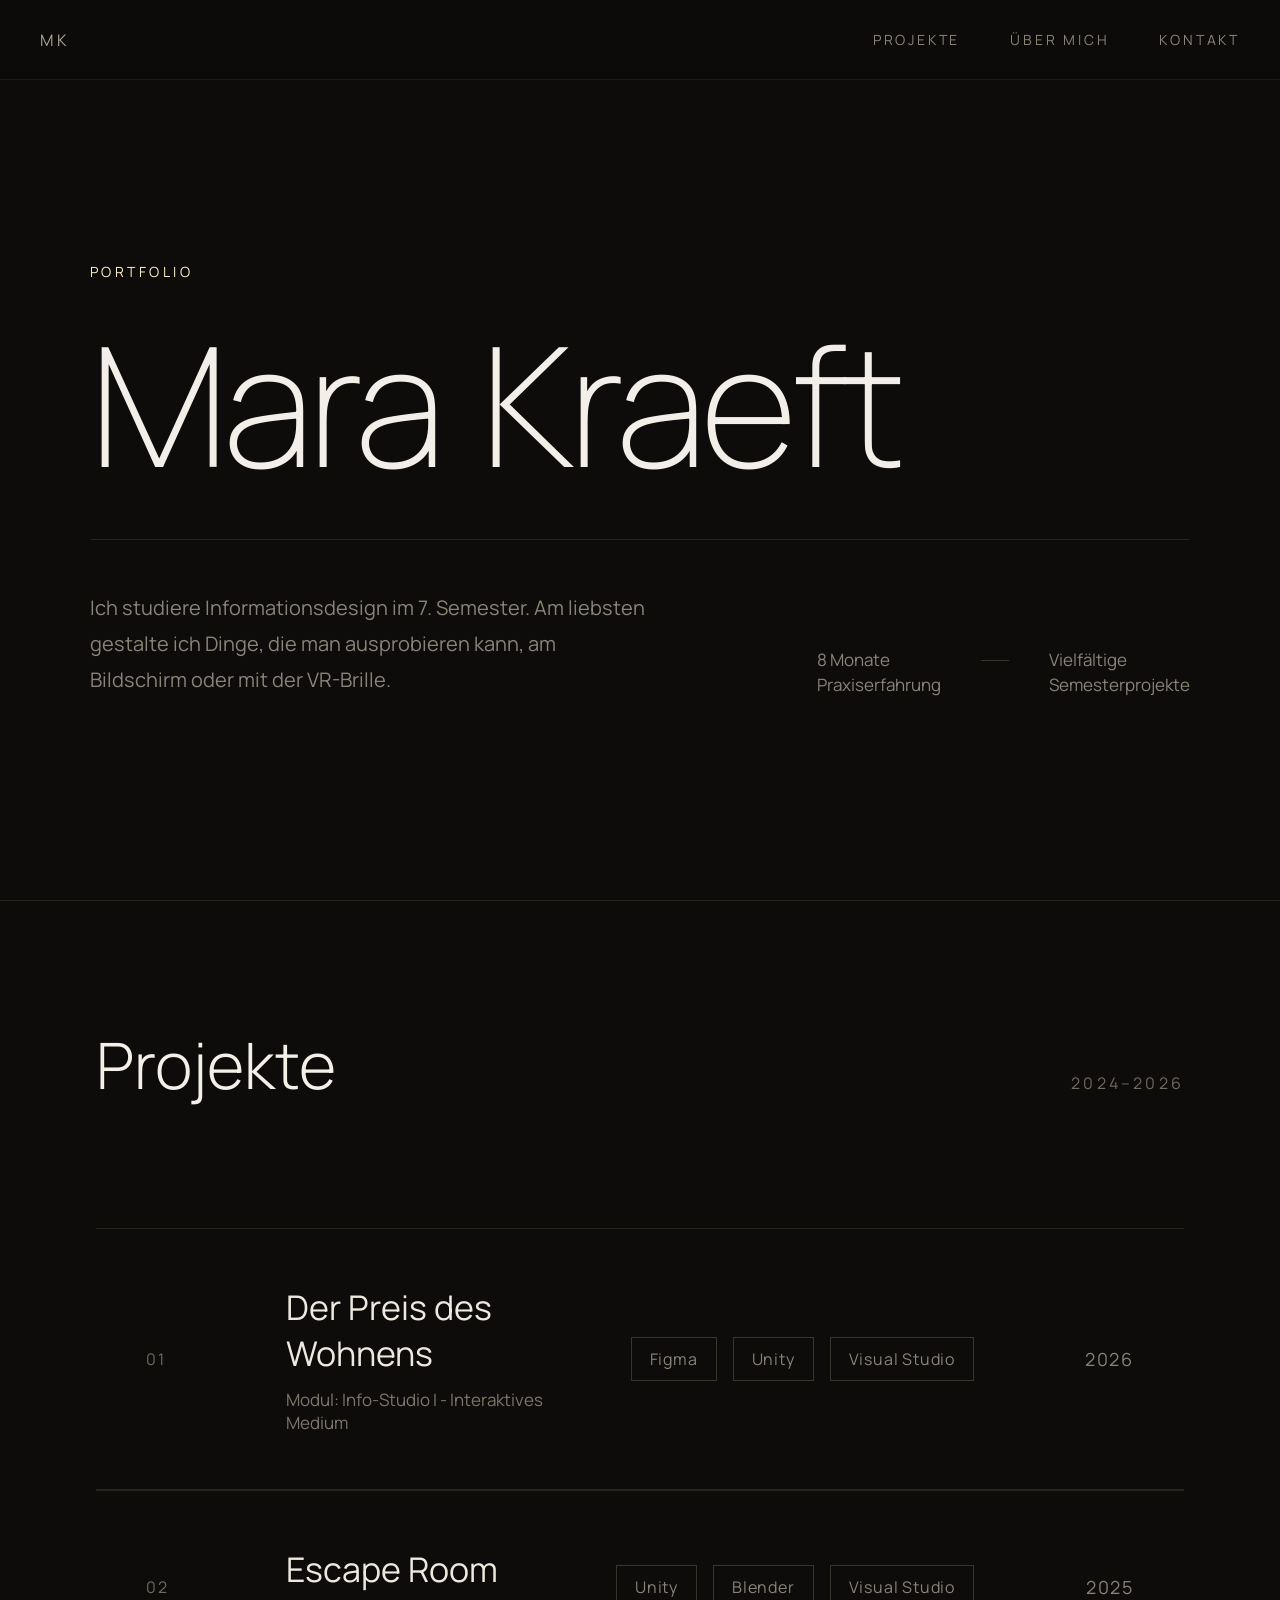
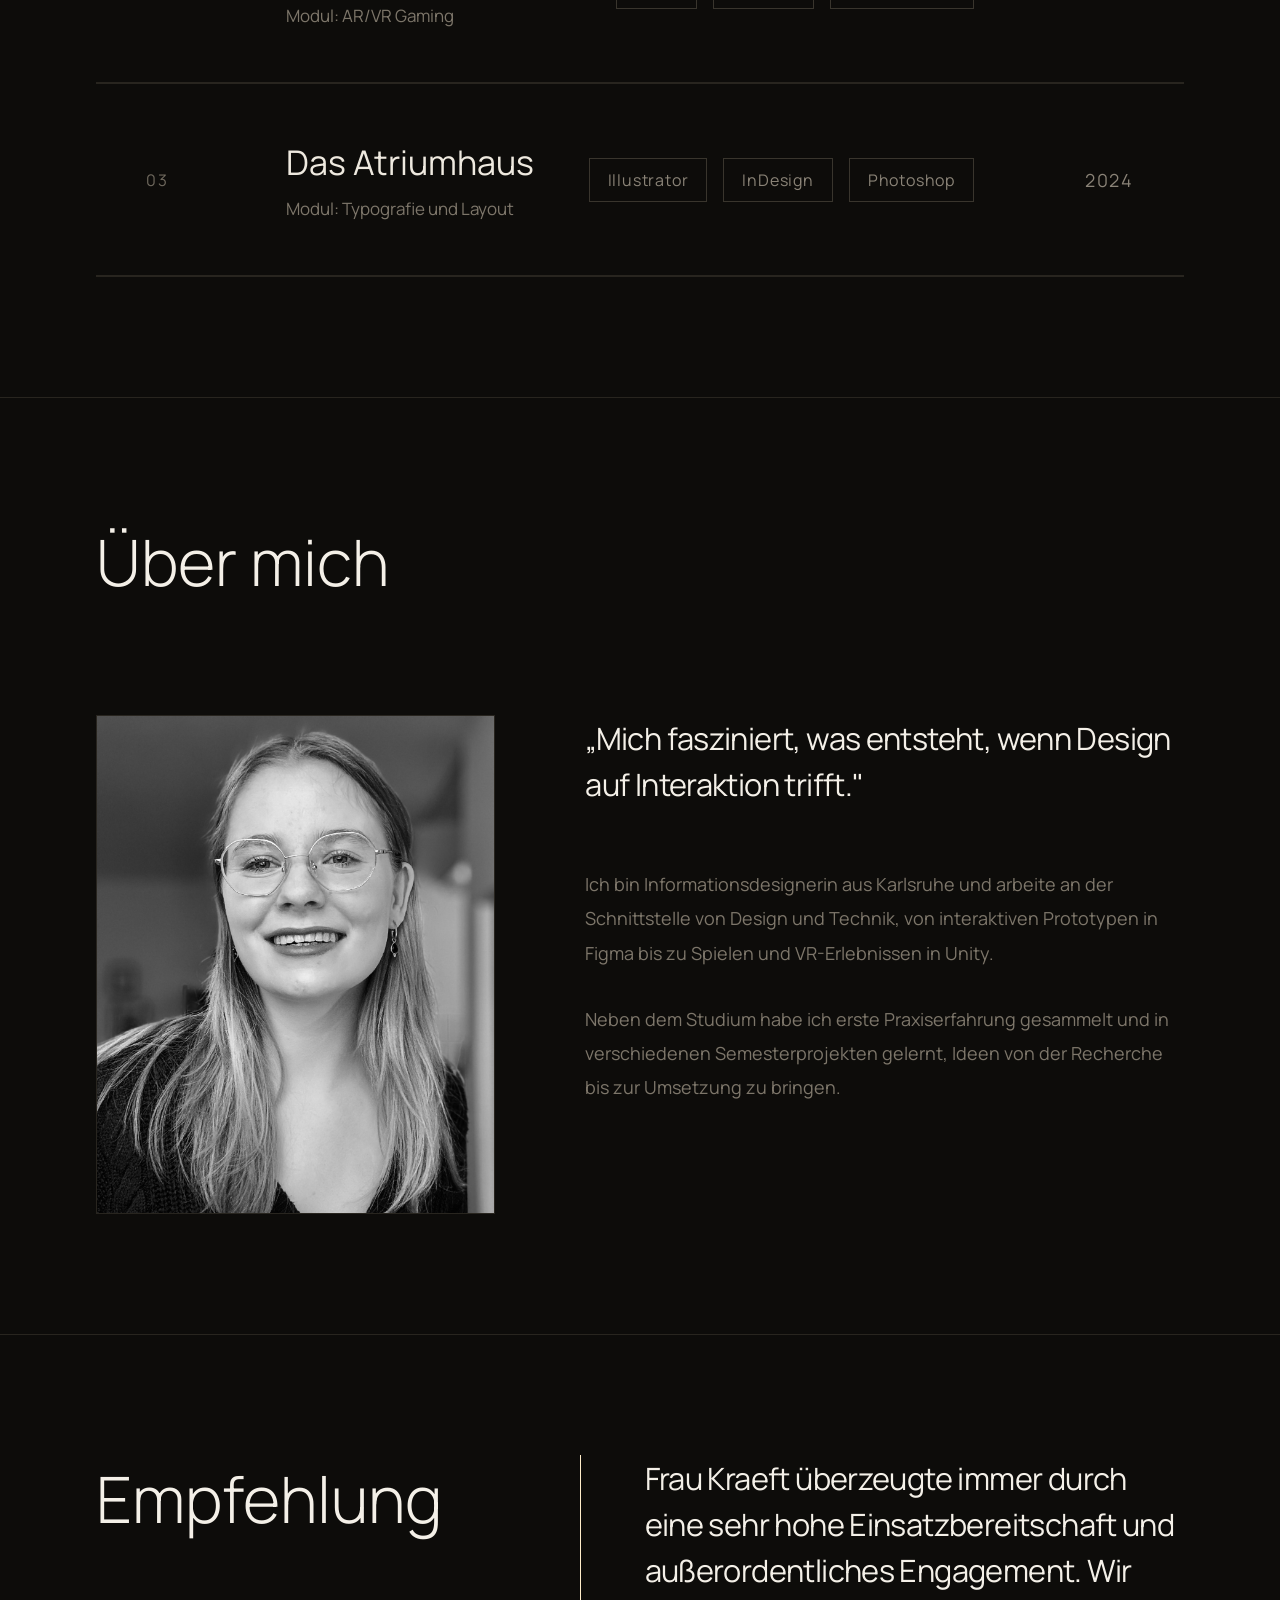
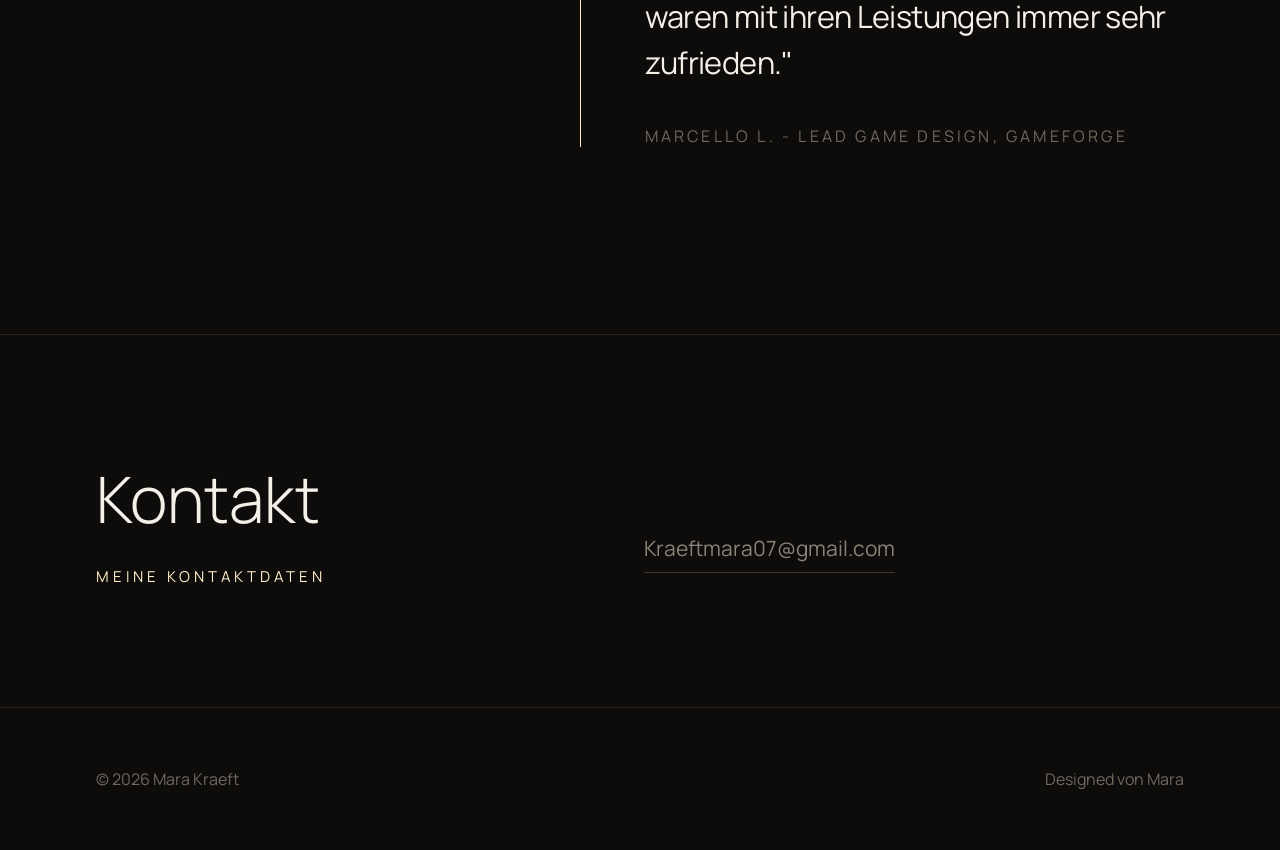
==== index.html @ 6cb19673 "Initial portfolio upload" ====
<!DOCTYPE html>
<html lang="de">

<head>
    <meta charset="UTF-8">
    <meta name="viewport" content="width=device-width, initial-scale=1.0">

    <title>Portfolio Mara Kraeft</title>

    <link rel="stylesheet" href="style.css">

    <link rel="preconnect" href="https://fonts.googleapis.com">
    <link rel="preconnect" href="https://fonts.gstatic.com" crossorigin>

    <link href="https://fonts.googleapis.com/css2?family=Manrope:wght@300;400&display=swap" rel="stylesheet">

    <link href="https://fonts.googleapis.com/css2?family=Manrope:wght@200;300;400;500&display=swap" rel="stylesheet">
</head>


<body>

   <header>
    <div class="logo">MK</div>

    <nav>
        <a href="#projects">Projekte</a>
        <a href="#about">Über mich</a>
        <a href="#contact">Kontakt</a>
    </nav>
</header>

<main>

    <section class="hero">

        <p class="intro">Portfolio</p>

  <h1 class="hero-name">
  <span class="first">Mara</span>
  <span class="last">Kraeft</span> <!-- <span class="dot"></span>-->
</h1>

        <div class="line"></div>

        <div class="hero-bottom">

            <p class="description">
             Ich studiere Informationsdesign im 7. Semester. Am liebsten gestalte ich Dinge, die man ausprobieren kann, am Bildschirm oder mit der VR-Brille.

            </p>

            <div class="stats">
                <div class="stat">
                    <span>8 Monate</span>
                    <span>Praxiserfahrung</span>
                </div>

                <div class="stat-divider"></div>

                <div class="stat">
                    <span>Vielfältige</span>
                    <span>Semesterprojekte</span>
                </div>
            </div>

        </div>

    </section>

<section id="projects">

    <div class="section-head">
        <h2>Projekte</h2>
        <span class="section-years">2024–2026</span>
    </div>

    <ol class="project-list">

        <li class="project">
            <div class="project-row" role="button" tabindex="0" aria-expanded="false">
                <span class="project-nr">01</span>
                <div class="project-info">
                    <h3>Der Preis des Wohnens</h3>
                    <p>Modul: Info-Studio I - Interaktives Medium</p>
                </div>
                <ul class="tags">
                    <li>Figma</li>
                    <li>Unity</li>
                    <li>Visual Studio</li>
                </ul>
                <span class="project-year">2026</span>
            </div>

            <div class="project-detail">
                <div class="project-detail-inner">
                    <div class="project-text">
                        <p>
                            Interaktive Unity-Simulation über Vorurteile und Entscheidungsmacht bei der Wohnungsvergabe.
                        </p>
                        <a class="case-link" href="project1.html">Zum Projekt<span>→</span></a>
                    </div>
                    <div class="project-media">
                        <img src="project1pics/project1.png" alt="Unityspiel">
                    </div>
                </div>
            </div>
        </li>

        <li class="project">
            <div class="project-row" role="button" tabindex="0" aria-expanded="false">
                <span class="project-nr">02</span>
                <div class="project-info">
                    <h3>Escape Room</h3>
                    <p>Modul: AR/VR Gaming</p>
                </div>
                <ul class="tags">
                    <li>Unity</li>
                    <li>Blender</li>
                    <li>Visual Studio</li>
                </ul>
                <span class="project-year">2025</span>
            </div>

            <div class="project-detail">
                <div class="project-detail-inner">
                    <div class="project-text">
                        <p>
                            Ein VR-Escape-Room auf einem Raumschiff mit Erkundung, Rätseln und interaktiven Objekten.

                        </p>
                        <a class="case-link" href="project2.html">Zum Projekt<span>→</span></a>
                    </div>
                    <div class="project-media">
                        <img src="project2pics/project2.png" alt="Raumschiff in VR">
                    </div>
                </div>
            </div>
        </li>

        <li class="project">
            <div class="project-row" role="button" tabindex="0" aria-expanded="false">
                <span class="project-nr">03</span>
                <div class="project-info">
                    <h3>Das Atriumhaus</h3>
                    <p>Modul: Typografie und Layout</p>
                </div>
                <ul class="tags">
                    <li>Illustrator</li>
                    <li>InDesign</li>
                    <li>Photoshop</li>
                </ul>
                <span class="project-year">2024</span>
            </div>

            <div class="project-detail">
                <div class="project-detail-inner">
                    <div class="project-text">
                        <p>Ich verbinde eigene Fotografie mit Typografie, Text und Layout, um Architektur visuell zu erzählen und eine zeitliche Reise durch das Atriumhaus zu gestalten.
                        </p>
                        <a class="case-link" href="project3.html">Zum Projekt<span>→</span></a>
                    </div>
                    <div class="project-media">
                        <img src="project3pics/project3.png" alt="Folio Publishing Platform">
                    </div>
                </div>
            </div>
        </li>

    </ol>

</section>
      <section id="about">

    <h2>Über mich</h2>

    <div class="about-grid">

        <img class="about-photo" src="profil.jpeg" alt="Mara Kraeft">

        <div class="about-text">

            <blockquote class="about-quote">
                „Mich fasziniert, was entsteht, wenn Design auf Interaktion trifft."
            </blockquote>

            <p>
                Ich bin Informationsdesignerin aus Karlsruhe und arbeite an
                der Schnittstelle von Design und Technik, von interaktiven
                Prototypen in Figma bis zu Spielen und VR-Erlebnissen in Unity.
            </p>

            <p>
                Neben dem Studium habe ich erste Praxiserfahrung gesammelt und
                in verschiedenen Semesterprojekten gelernt, Ideen von der
                Recherche bis zur Umsetzung zu bringen.
            </p>

        </div>

    </div>


        </div>

    </div>

</section>   <!-- #about endet hier -->

<section class="testimonial">

    <div class="testimonial-grid">

        <h2 class="testimonial-label">Empfehlung</h2>

        <blockquote class="testimonial-quote">
          <p>Frau Kraeft überzeugte immer durch eine sehr hohe Einsatzbereitschaft und außerordentliches Engagement. Wir waren mit ihren Leistungen immer sehr zufrieden."</p>
          <cite> Marcello L. - Lead Game Design, Gameforge</cite>
        </blockquote>

    </div>

</section>

<section id="contact">

    <div class="contact-grid">

        <div class="contact-left">
            <h2>Kontakt</h2>
            <p>Meine Kontaktdaten</p>
        </div>

        <div class="contact-right">

            <a class="mail" href="mailto:kraeftmara07@gmail.com">
                Kraeftmara07@gmail.com
            </a>
        </div>

    </div>

</section>

    </main>


<footer>
    <p>© 2026 Mara Kraeft</p>
    <p>Designed von Mara</p>
</footer>

<script>
    document.querySelectorAll('.project-row').forEach(row => {

        const toggle = () => {
            const project = row.parentElement;
            const warOffen = project.classList.contains('open');

            // alle zuklappen
            document.querySelectorAll('.project.open').forEach(p => {
                p.classList.remove('open');
                p.querySelector('.project-row').setAttribute('aria-expanded', 'false');
            });

            // angeklicktes öffnen (außer es war schon offen, dann bleibt es zu)
            if (!warOffen) {
                project.classList.add('open');
                row.setAttribute('aria-expanded', 'true');
            }
        };

        row.addEventListener('click', toggle);
        row.addEventListener('keydown', e => {
            if (e.key === 'Enter' || e.key === ' ') {
                e.preventDefault();
                toggle();
            }
        });
    });
</script>

</body>

</html>
---- style.css ----
/* ========== BASIS ========== */

* {
    box-sizing: border-box;
    margin: 0;
    padding: 0;
}

:root {
    --header-h: 80px;
    --serif: "Manrope", Arial, sans-serif;   /* Name bleibt, damit alle var(--serif) weiter greifen */
}

html {
    scroll-behavior: smooth;
    scroll-padding-top: var(--header-h); /* Anker landen nicht unter dem Header */
}

body {
    background: #0d0c0a;
    color: #eee9df;
    font-family: "Manrope", Arial, sans-serif;
}


/* ========== HEADER (immer sichtbar) ========== */

header {
    position: fixed;
    top: 0;
    left: 0;
    width: 100%;
    height: var(--header-h);
    padding: 0 40px;
    z-index: 100;

    display: flex;
    justify-content: space-between;
    align-items: center;

    background: rgba(13, 12, 10, 0.88);
    backdrop-filter: blur(10px);
    border-bottom: 1px solid #1c1a16;
}

.logo {
    font-size: 16px;
    letter-spacing: 0.25em;
    color: #aaa294;
}

nav {
    display: flex;
    gap: 50px;
}

nav a {
    color: #8a8377;
    text-decoration: none;
    font-size: 14px;
    letter-spacing: 0.2em;
    text-transform: uppercase;
    transition: color 0.2s;
}

nav a:hover {
    color: #eee9df;
}


/* ========== HERO (füllt den Bildschirm) ========== */

.hero {
    min-height: 100vh;
    min-height: 100svh;
    padding: calc(var(--header-h) + 40px) 7% 60px;

    display: flex;
    flex-direction: column;
    justify-content: center;
}

.intro {
    color: #FFEDCA;
    font-size: 14px;
    letter-spacing: 0.25em;
    text-transform: uppercase;
    margin-bottom: 48px;
}

h1 {
    font-family: var(--serif);
    font-size: clamp(100px, 15vw, 220px);
    font-weight: 300;
    line-height: 0.9;
    letter-spacing: -0.04em;
    color: #f4f0e8;
}

/* goldener Quadratpunkt */
.dot {
    display: inline-block;
    width: 0.09em;
    height: 0.09em;
    margin-left: 0.04em;
    background: #7F2834;
}

.name-row {
    display: flex;
    align-items: center;
    gap: 64px;
    margin-top: 40px;
}

.name-row .line {
    flex: 1;
    margin: 0;
}

.surname {
    font-size: clamp(18px, 1.9vw, 28px);
    font-weight: 400;
    letter-spacing: 0.4em;
    margin-right: -0.4em;      /* gleicht den Leerraum nach dem letzten Buchstaben aus */
    text-transform: uppercase;
    color: #f4f0e8;
}

.line {
    height: 1px;
    background: #28251f;
    margin: 60px 0 50px;
}


/* ========== TEXT + STATS ========== */

.hero-name {
  display: flex;
  align-items: baseline;
  flex-wrap: wrap;            /* auf kleinen Screens untereinander */
  gap: 0 .25em;
  font-family: "Manrope", sans-serif;
  font-weight: 200;
  font-size: clamp(4rem, 13vw, 14rem);
  line-height: .9;
  letter-spacing: -0.03em;
  margin: 0;
}

.hero-name .first,
.hero-name .last {
  color: #f3efe8;
}

.hero-name .dot {
  width: .13em;
  height: .13em;
  background: #381f20;
  margin-left: .04em;
}


.hero-bottom {
    display: grid;
    grid-template-columns: 1.4fr 1fr;
    gap: 80px;
    align-items: end;
}

.description {
    max-width: 560px;
    color: #8a8377;
    font-size: 20px;
    line-height: 1.8;
}

.stats {
    display: flex;
    align-items: flex-start;
    justify-content: flex-end;
    gap: 40px;
}

.stat {
    color: #8a8377;
    font-size: 17px;
    line-height: 1.5;
}

.stat span {
    display: block;
}

.stat-divider {
    width: 28px;
    height: 1px;
    margin-top: 13px;
    background: #39352d;
}


/* ========== ANDERE SEKTIONEN ========== */

section:not(.hero) {
    min-height: 600px;
    padding: 120px 7.5%;
    border-top: 1px solid #28251f;
}

h2 {
    font-family: var(--serif);
    font-size: clamp(48px, 5vw, 72px);
    font-weight: 300;
    color: #f4f0e8;
}


/* ========== PROJEKTE ========== */

.section-head {
    display: flex;
    justify-content: space-between;
    align-items: baseline;
    margin-bottom: 120px;
}

.section-years {
    color: #6f695e;
    font-size: 16px;
    letter-spacing: 0.2em;
}

.project-list {
    list-style: none;
}

.project {
    border-top: 1px solid #28251f;
}

.project:last-child {
    border-bottom: 1px solid #28251f;
}

.project-row {
    display: grid;
    grid-template-columns: 110px 1fr auto 130px;
    align-items: center;
    gap: 30px;
    padding: 55px 50px;
    cursor: pointer;
    transition: background 0.3s;
}

.project-row:hover {
    background: #12110e;
}

.project-row:focus-visible {
    outline: 1px solid #FFEDCA;
    outline-offset: -1px;
}

/* aufgeklappt: Zeile hell hinterlegt */
.project.open .project-row {
    background: #1c1a16;
}

/* Detailbereich (zugeklappt = Höhe 0) */
.project-detail {
    display: grid;
    grid-template-rows: 0fr;
    transition: grid-template-rows 0.45s ease;
}

.project.open .project-detail {
    grid-template-rows: 1fr;
}

.project-detail-inner {
    min-height: 0;
    overflow: hidden;
    display: grid;
    grid-template-columns: 1fr 1fr;
    border-top: 1px solid #28251f;
}

.project-text {
    padding: 70px 60px 70px 64px;
    display: flex;
    flex-direction: column;
    justify-content: center;
}

.project-text p {
    max-width: 560px;
    color: #8a8377;
    font-size: 19px;
    line-height: 1.8;
    margin-bottom: 40px;
}

.case-link {
    color: #FFEDCA;
    text-decoration: none;
    font-size: 19px;
}

.case-link span {
    display: inline-block;
    margin-left: 10px;
    transition: transform 0.3s;
}

.case-link:hover span {
    transform: translateX(6px);
}

.project-media {
    position: relative;
    min-height: 320px;
    background: #1c1a16;
}

.project-media img {
    position: absolute;
    inset: 0;
    width: 100%;
    height: 100%;
    object-fit: cover;
}

.project-nr {
    color: #6f695e;
    font-size: 16px;
    letter-spacing: 0.1em;
}

.project-info h3 {
    font-family: var(--serif);
    font-size: 34px;
    font-weight: 400;
    color: #eee9df;
    margin-bottom: 12px;
}

.project-info p {
    color: #7d766a;
    font-size: 17px;
}

.tags {
    list-style: none;
    display: flex;
    gap: 16px;
    justify-content: flex-end;
}

.tags li {
    padding: 10px 18px;
    border: 1px solid #39352d;
    color: #8a8377;
    font-size: 16px;
    letter-spacing: 0.05em;
    white-space: nowrap;
}

.project-year {
    color: #8a8377;
    font-size: 18px;
    letter-spacing: 0.1em;
    text-align: right;
}


/* ========== ÜBER MICH ========== */

#about h2 {
    margin-bottom: 110px;
}

.about-grid {
    display: grid;
    grid-template-columns: 1fr 1.5fr;
    gap: 90px;
    align-items: start;
}

.about-photo {
    width: 100%;
    aspect-ratio: 4 / 5;
    object-fit: cover;
    display: block;
    background: #1c1a16;
    border: 1px solid #28251f;
}

.about-quote {
    font-family: "Manrope", Arial, sans-serif;
    font-style: normal;
    font-weight: 400;
    font-size: clamp(22px, 2.4vw, 35px);
    line-height: 1.5;
    letter-spacing: -0.02em;
    color: #f4f0e8;
    margin-bottom: 60px;
}

.about-text p {
    max-width: 620px;
    color: #7d766a;
    font-size: 18px;
    line-height: 1.9;
    margin-bottom: 32px;
}


/* ========== EMPFEHLUNG ========== */

.testimonial {
    min-height: auto;       /* überschreibt die 600px aus section:not(.hero) */
}

.testimonial-grid {
    display: grid;
    grid-template-columns: 1fr 1.25fr;
    align-items: stretch;   /* goldene Linie so hoch wie das Zitat */
}


.testimonial-quote {
    padding-left: 64px;
    border-left: 1px solid #FFEDCA;
}

.testimonial-quote p {
    font-family: "Manrope", Arial, sans-serif;
    font-style: normal;
    font-weight: 400;
    font-size: clamp(22px, 2.4vw, 35px);
    line-height: 1.5;
    letter-spacing: -0.02em;
    color: #f4f0e8;
    margin-bottom: 40px;
}

.testimonial-quote cite {
    display: block;
    font-style: normal;
    color: #6f695e;
    font-size: 16px;
    letter-spacing: 0.2em;
    text-transform: uppercase;
}


/* ========== KONTAKT ========== */

#contact {
    min-height: auto;
}

.contact-grid {
    display: grid;
    grid-template-columns: 1fr 1.25fr;   
    align-items: end;
}

.contact-right {
    display: flex;
    justify-content: flex-start;
    padding-left: 64px;                  
    padding-bottom: 14px;
}

.contact-left p {
    margin-top: 24px;
    color: #FFEDCA;
    font-size: 15px;
    letter-spacing: 0.25em;
    text-transform: uppercase;
}

.mail {
    margin-right: 8%;
    padding-bottom: 10px;
    color: #8a8377;
    text-decoration: none;
    font-size: 21px;
    border-bottom: 1px solid #39352d;
    transition: color 0.3s, border-color 0.3s;
}

.mail:hover {
    color: #FFEDCA;
    border-color: #FFEDCA;
}

/* ========== PROJEKTSEITE ========== */

.logo {
    text-decoration: none;   /* Logo ist jetzt ein Link */
}

.case-hero {
    padding: calc(var(--header-h) + 80px) 7.5% 80px;
}

.back-link {
    display: inline-block;
    margin-bottom: 64px;
    color: #8a8377;
    text-decoration: none;
    font-size: 14px;
    letter-spacing: 0.2em;
    text-transform: uppercase;
    transition: color 0.2s;
}

.back-link span {
    margin-right: 10px;
}

.back-link:hover {
    color: #FFEDCA;
}

.case-title {
    font-family: "Manrope", sans-serif;
    font-weight: 200;
    font-size: clamp(3rem, 8vw, 8rem);
    line-height: 1;
    letter-spacing: -0.03em;
    color: #f3efe8;
}

.case-meta {
    display: grid;
    grid-template-columns: 1.4fr 1fr;
    gap: 80px;
    align-items: end;
}

.case-section {
    min-height: auto;
}

.case-section h2 {
    margin-bottom: 40px;
}

.case-section p {
    max-width: 620px;
    color: #7d766a;
    font-size: 18px;
    line-height: 1.9;
    margin-bottom: 32px;
}

.case-section img {
    width: 100%;
    display: block;
    margin-top: 40px;
}

/* ========== FOOTER ========== */

footer {
    display: flex;
    justify-content: space-between;
    align-items: center;
    gap: 20px;
    padding: 60px 7.5%;
    border-top: 1px solid #28251f;
    color: #6f695e;
    font-size: 16px;
}


/* ========== MOBILE ========== */

@media (max-width: 900px) {

    header {
        padding: 0 20px;
    }

    nav {
        gap: 24px;
    }

    .name-row {
        gap: 24px;
    }

    .stats {
        justify-content: flex-start;
    }

    .hero-bottom {
        grid-template-columns: 1fr;
        gap: 40px;
    }

    .section-head {
        margin-bottom: 60px;
    }

    #about h2 {
        margin-bottom: 50px;
    }

    .about-grid {
        grid-template-columns: 1fr;
        gap: 50px;
    }

    .about-photo {
        max-width: 420px;
    }


    .contact-grid {
    grid-template-columns: 1fr;
    gap: 50px;                 /* vorher 60px, wie bei Empfehlung */
    }

    .contact-right {
    justify-content: flex-start;
    padding-left: 0;
    padding-bottom: 0;
    }

    .mail {
    font-size: 17px;           /* margin-right: 0 kann weg */
    }

    footer {
        flex-direction: column;
        align-items: flex-start;
        padding: 40px 7.5%;
    }

    .project-row {
        grid-template-columns: 50px 1fr;
        padding: 40px 20px;
    }

    .project-detail-inner {
        grid-template-columns: 1fr;
    }

    .project-text {
        padding: 40px 20px;
    }

    .project-media {
        min-height: 240px;
    }

    .tags,
    .project-year {
        grid-column: 2;
        justify-content: flex-start;
        text-align: left;
        flex-wrap: wrap;
    }


    .testimonial-grid {
        grid-template-columns: 1fr;
        gap: 50px;
    }


    .testimonial-quote {
        padding-left: 24px;
    }

    .case-meta {
    grid-template-columns: 1fr;
    gap: 40px;
    }
}
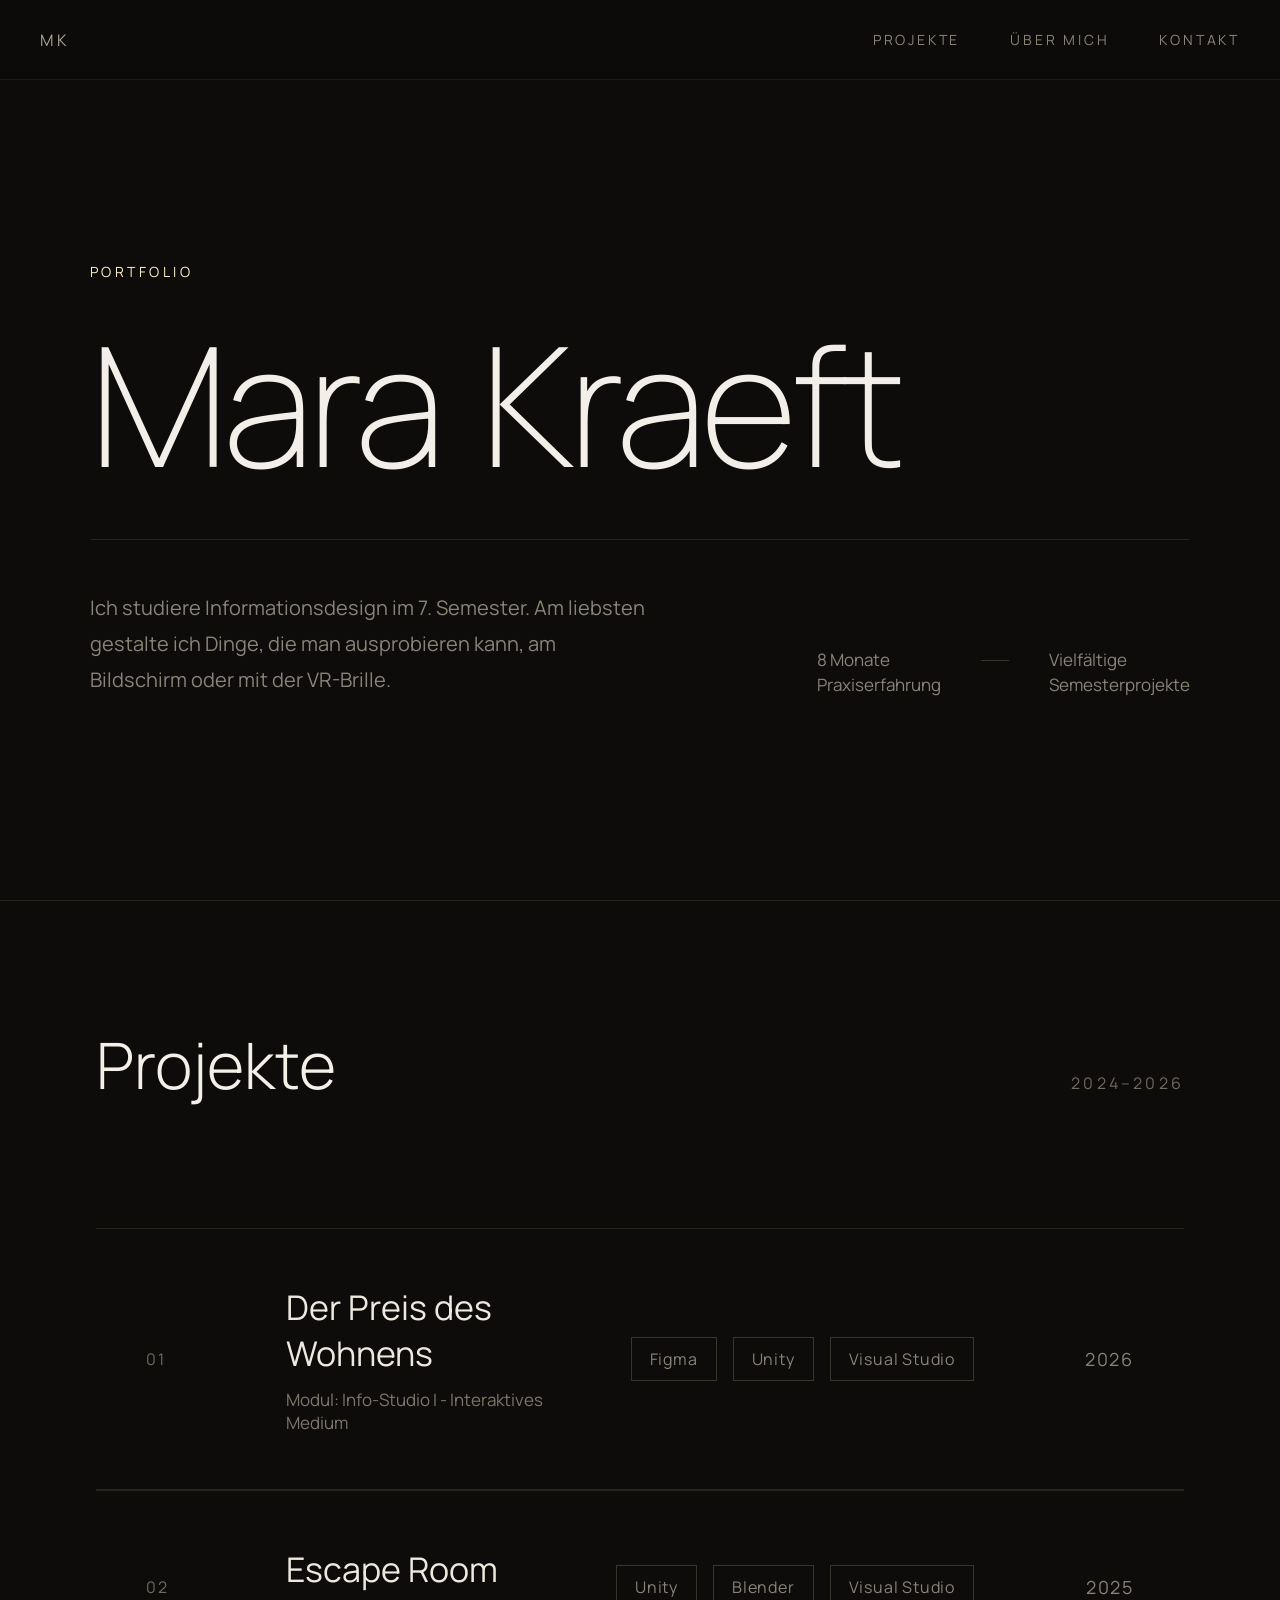
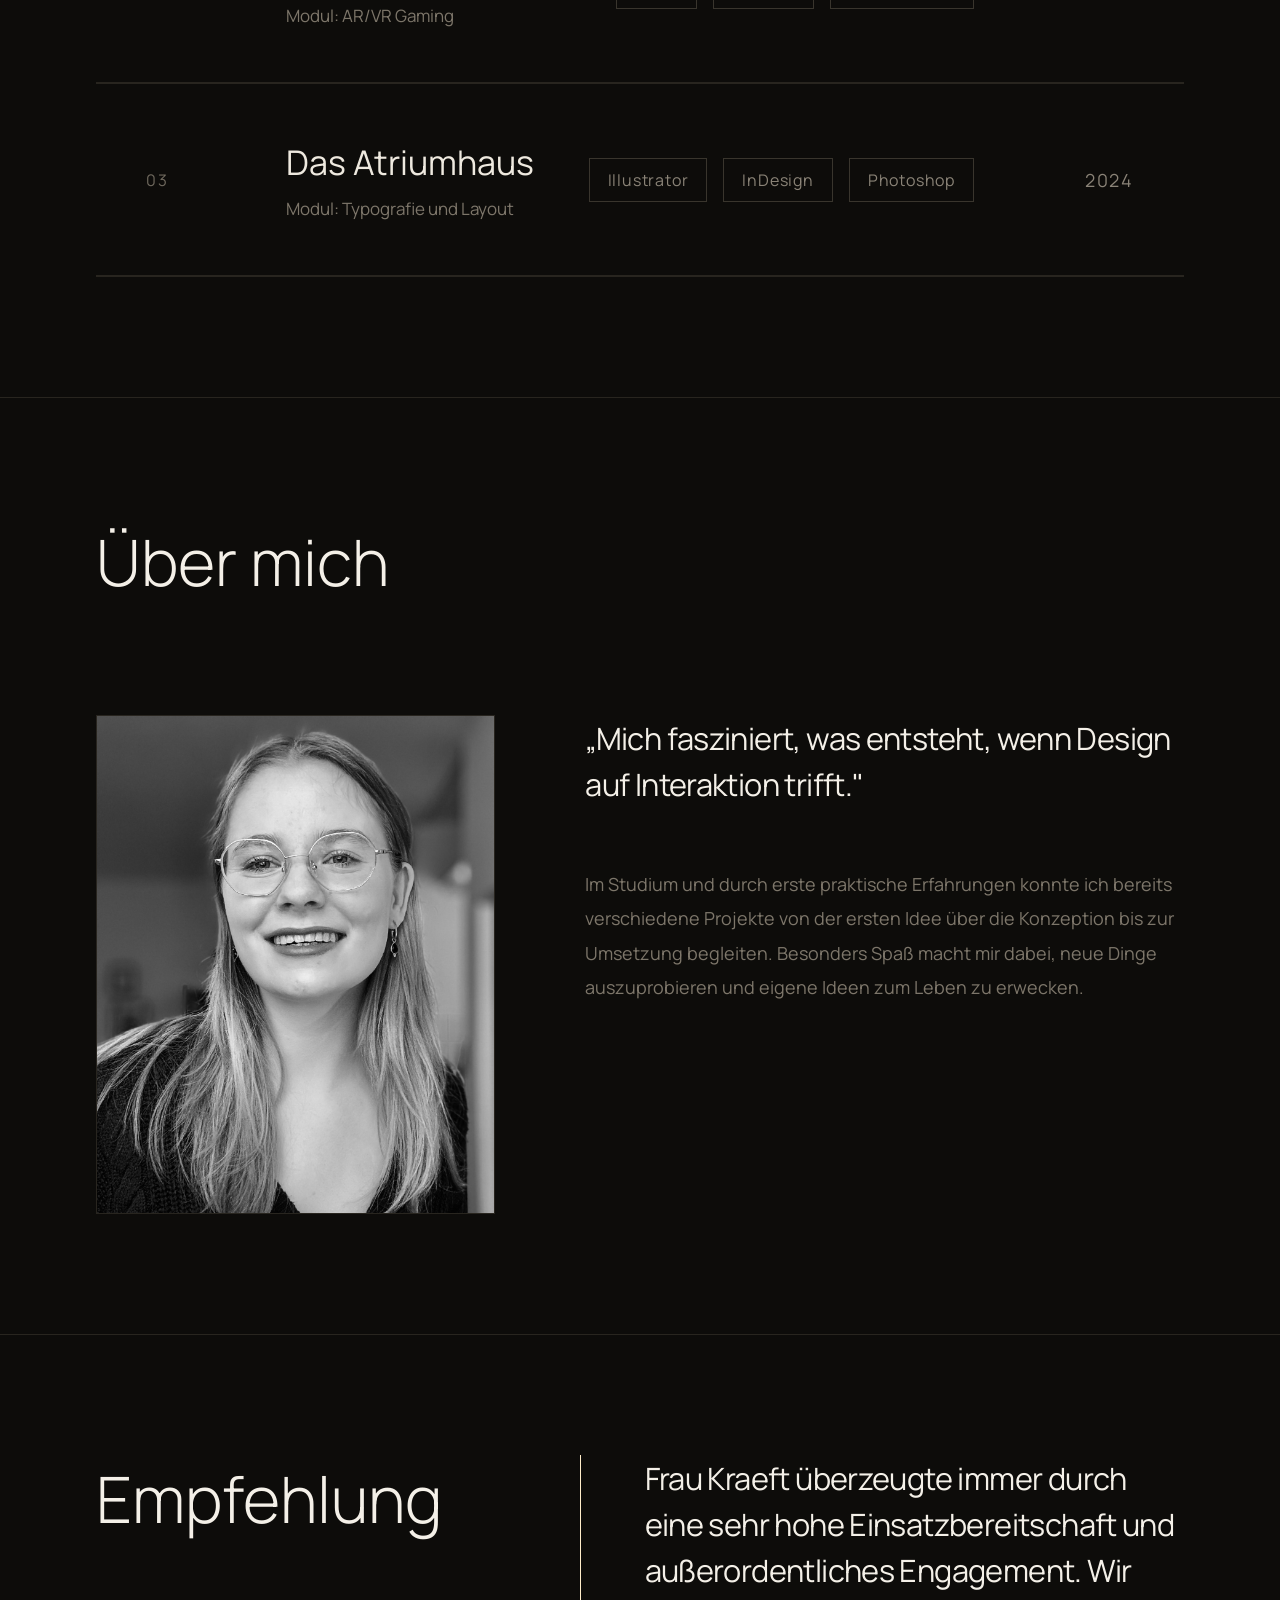
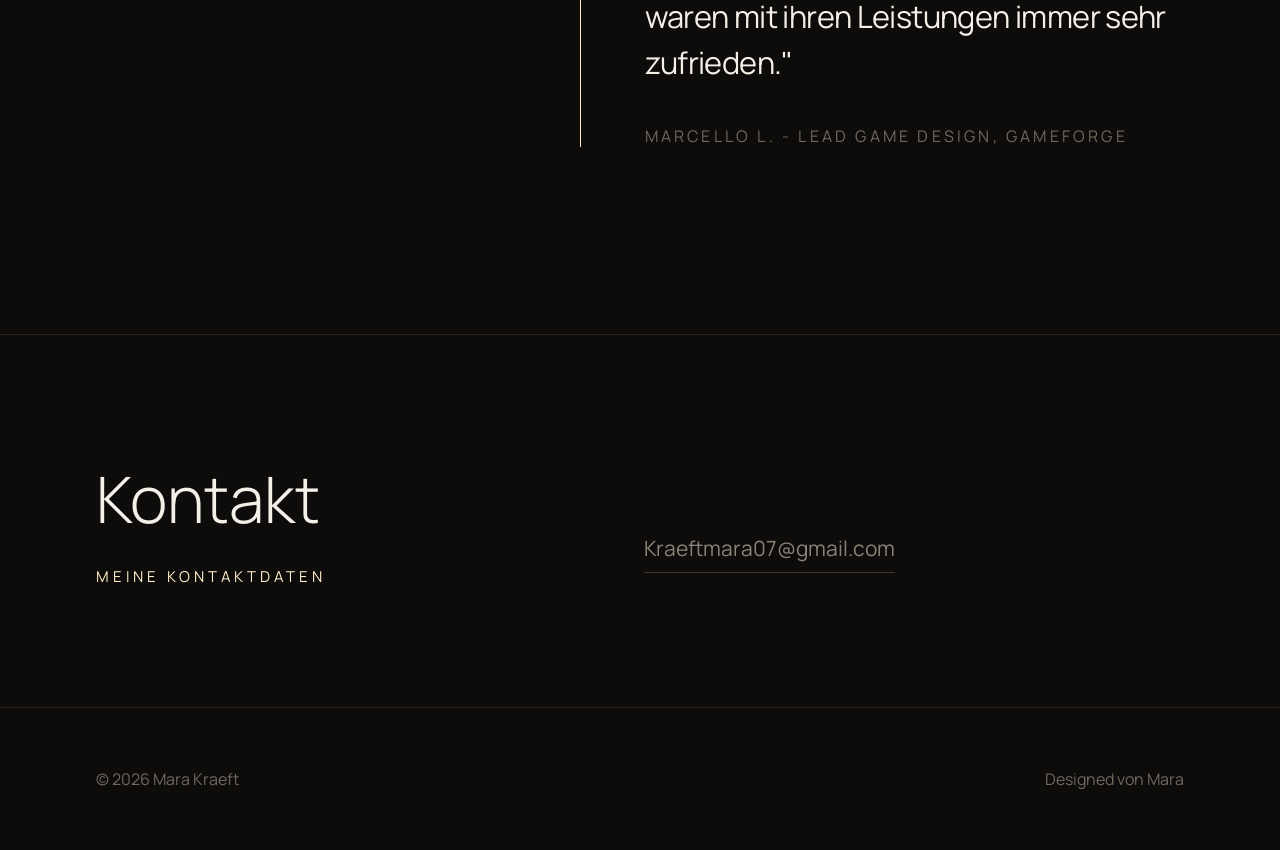
==== commit e3bded03: "p changed about me" ====
--- a/index.html
+++ b/index.html
@@ -184,16 +184,9 @@
                 „Mich fasziniert, was entsteht, wenn Design auf Interaktion trifft."
             </blockquote>
 
+
             <p>
-                Ich bin Informationsdesignerin aus Karlsruhe und arbeite an
-                der Schnittstelle von Design und Technik, von interaktiven
-                Prototypen in Figma bis zu Spielen und VR-Erlebnissen in Unity.
-            </p>
-
-            <p>
-                Neben dem Studium habe ich erste Praxiserfahrung gesammelt und
-                in verschiedenen Semesterprojekten gelernt, Ideen von der
-                Recherche bis zur Umsetzung zu bringen.
+            Im Studium und durch erste praktische Erfahrungen konnte ich bereits verschiedene Projekte von der ersten Idee über die Konzeption bis zur Umsetzung begleiten. Besonders Spaß macht mir dabei, neue Dinge auszuprobieren und eigene Ideen zum Leben zu erwecken.
             </p>
 
         </div>
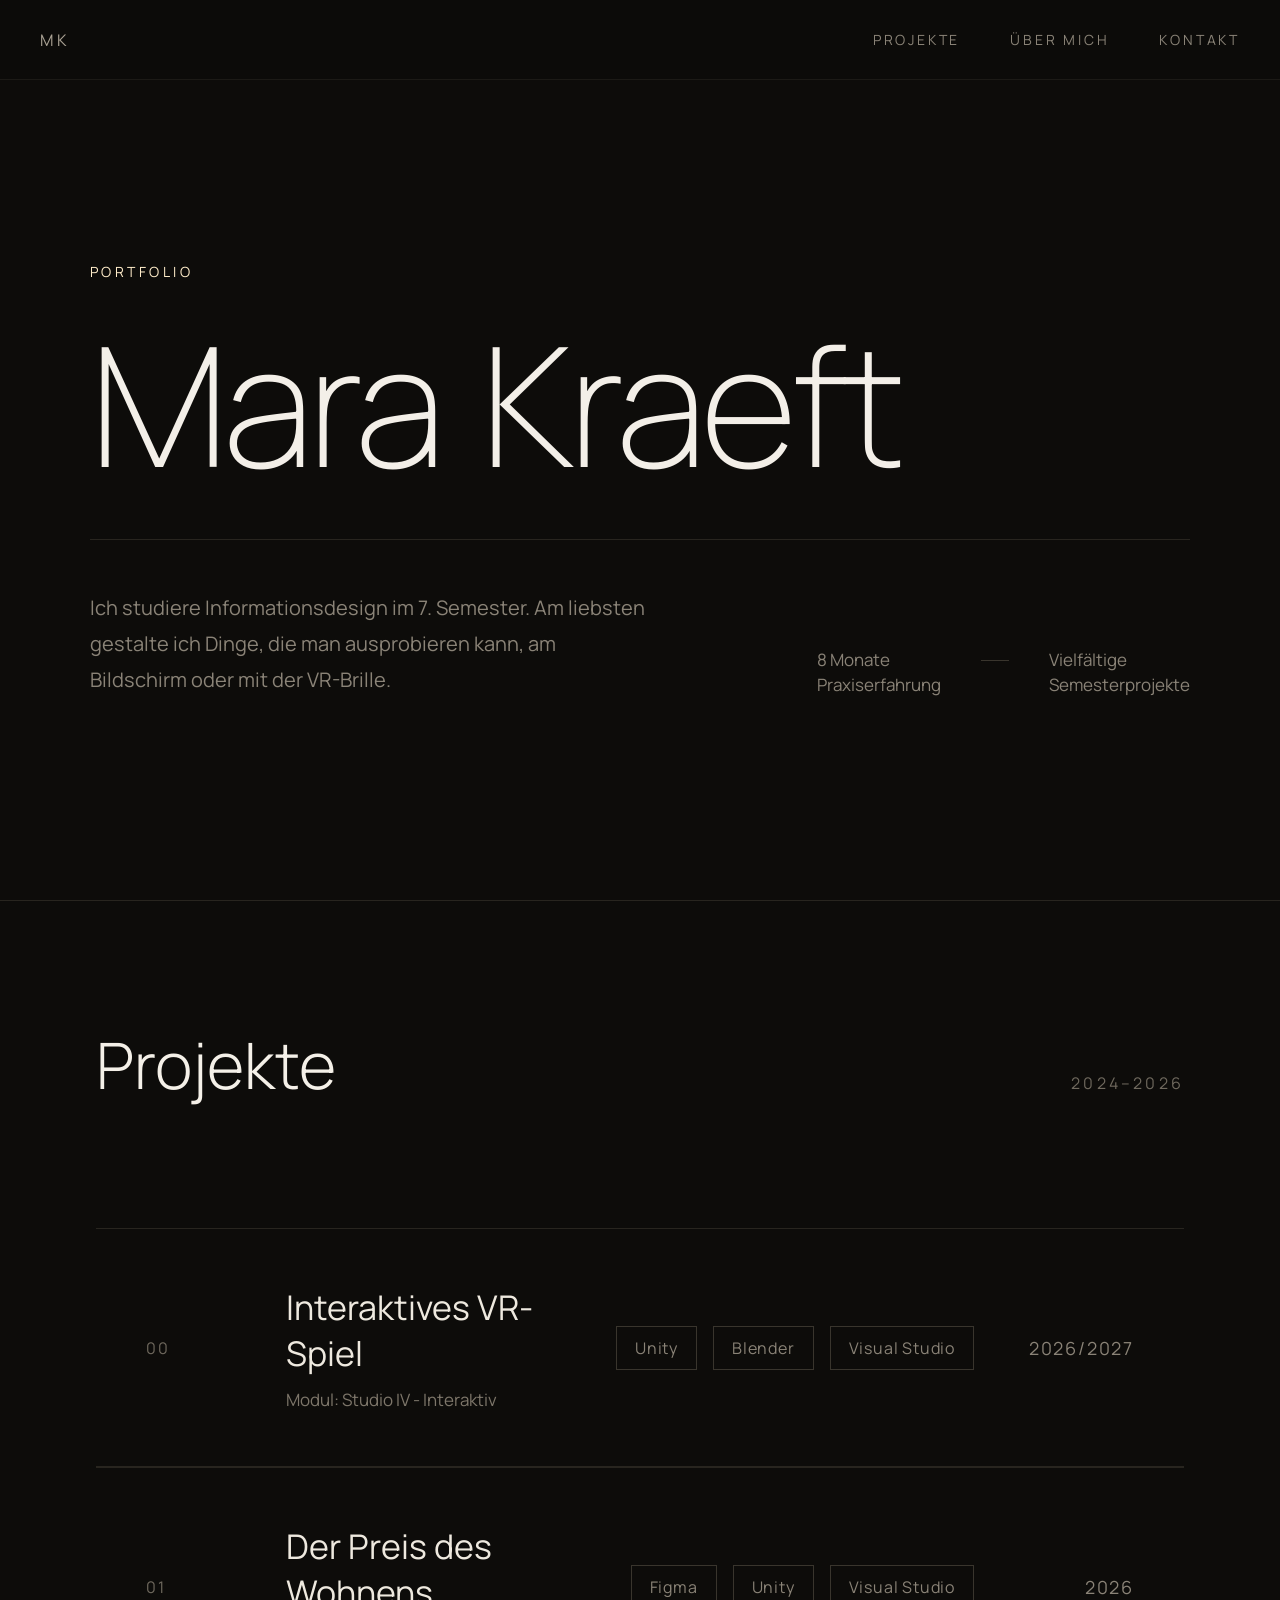
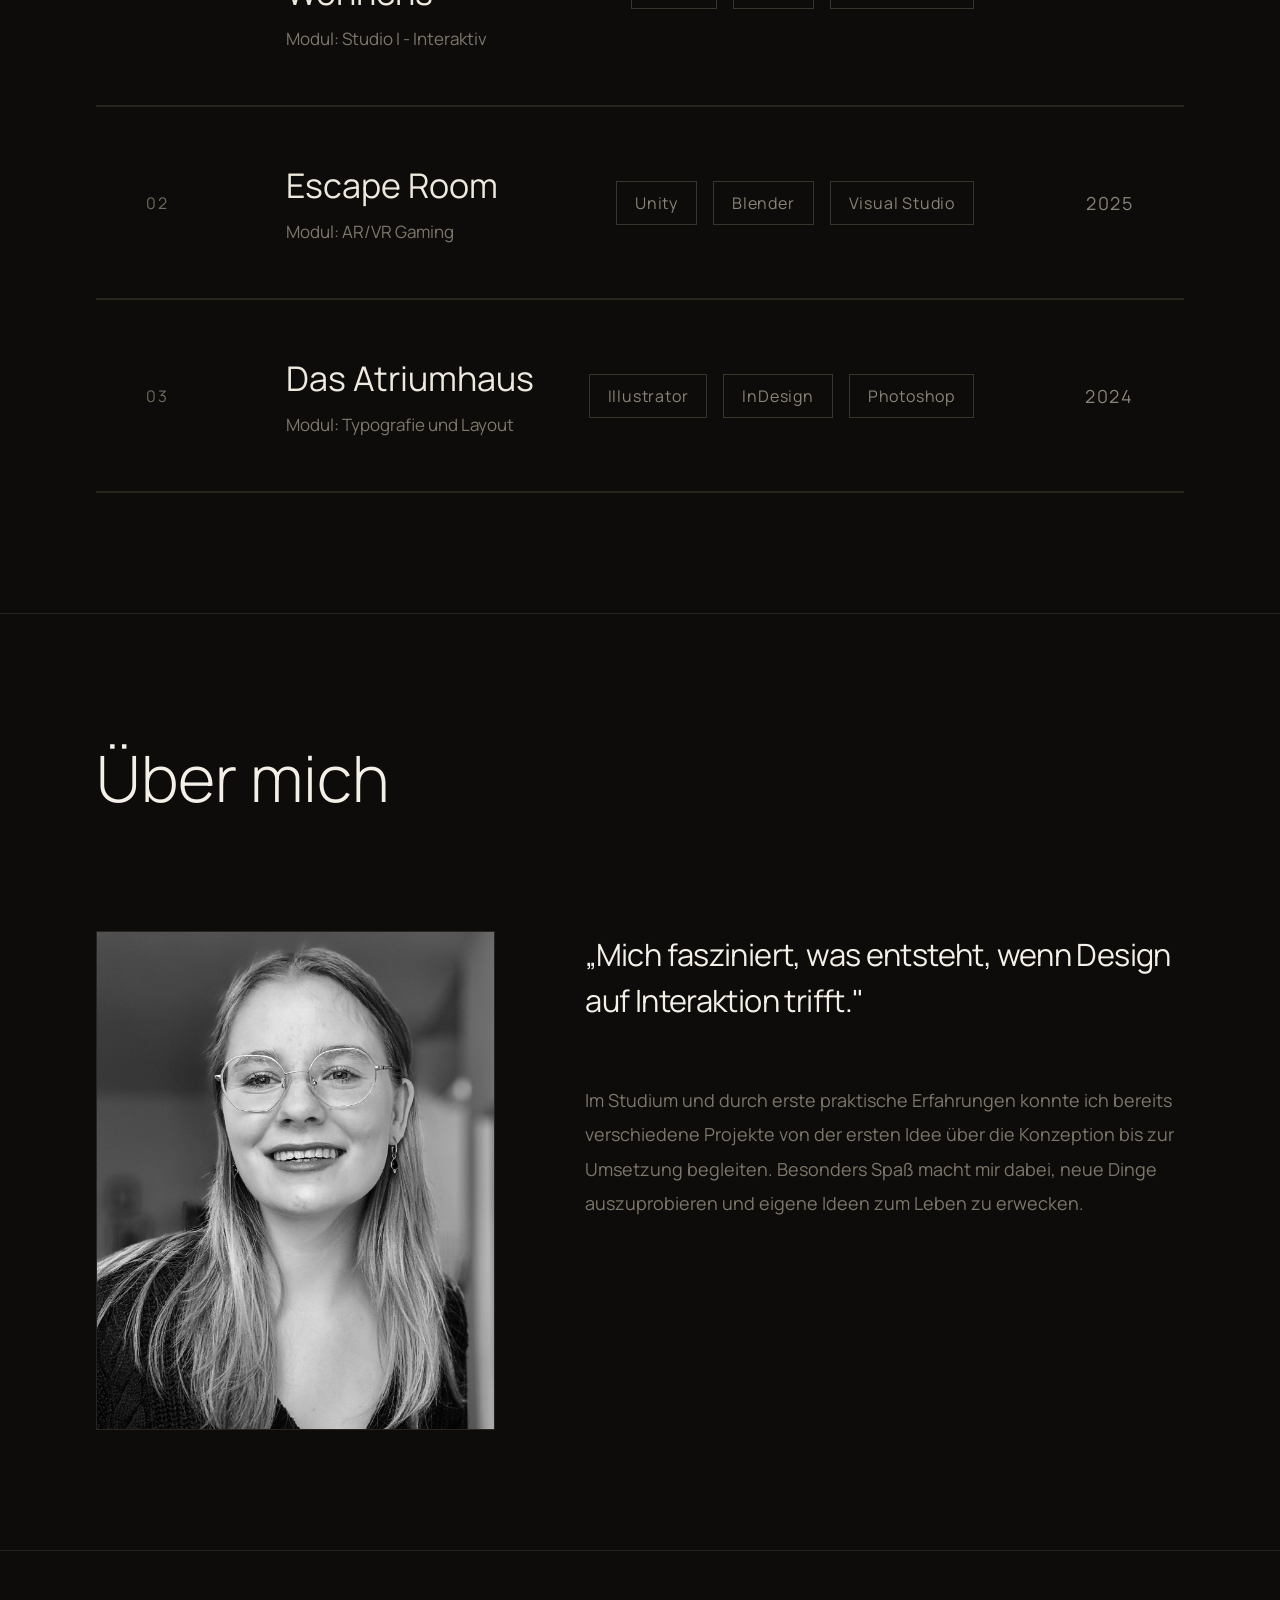
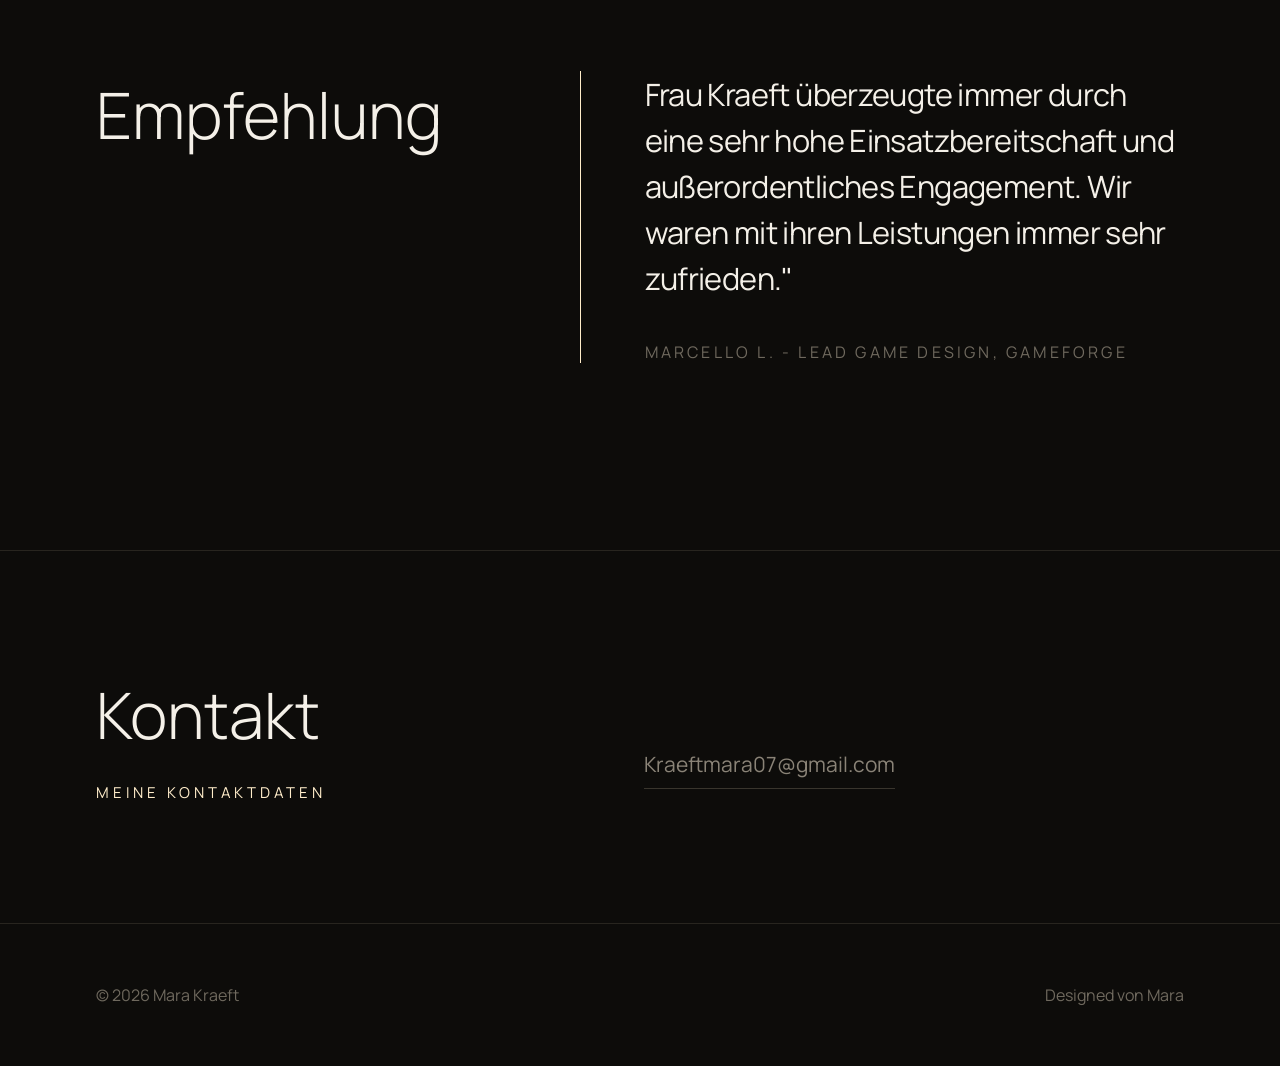
==== commit f7bafef7: "project 0 added" ====
--- a/index.html
+++ b/index.html
@@ -77,12 +77,46 @@
 
     <ol class="project-list">
 
+
+<li class="project">
+    <div class="project-row" role="button" tabindex="0" aria-expanded="false">
+        <span class="project-nr">00</span>
+        <div class="project-info">
+            <h3>Interaktives VR-Spiel</h3>
+            <p>Modul: Studio IV - Interaktiv</p>
+        </div>
+        <ul class="tags">
+            <li>Unity</li>
+            <li>Blender</li>
+            <li>Visual Studio</li>
+        </ul>
+        <span class="project-year">2026/2027</span>
+    </div>
+
+    <div class="project-detail">
+        <div class="project-detail-inner">
+            <div class="project-text">
+                <p>
+                    Work in Progress! <br> Ein VR-Kochspiel auf der Meta-Quest 3 mit Handtracking,
+                    inspiriert von Overcooked. Im Mittelpunkt stehen
+                    zeitkritische Aufgaben und das Zubereiten von Gerichten in VR.
+                </p>
+                <span class="case-link">Projekt in Arbeit</span>
+            </div>
+             <div class="project-media">
+                        <img src="project0pics/project0.png" alt="UnityspielVR">
+                    </div>
+        </div>
+    </div>
+</li>
+
+
         <li class="project">
             <div class="project-row" role="button" tabindex="0" aria-expanded="false">
                 <span class="project-nr">01</span>
                 <div class="project-info">
                     <h3>Der Preis des Wohnens</h3>
-                    <p>Modul: Info-Studio I - Interaktives Medium</p>
+                    <p>Modul: Studio I - Interaktiv</p>
                 </div>
                 <ul class="tags">
                     <li>Figma</li>
